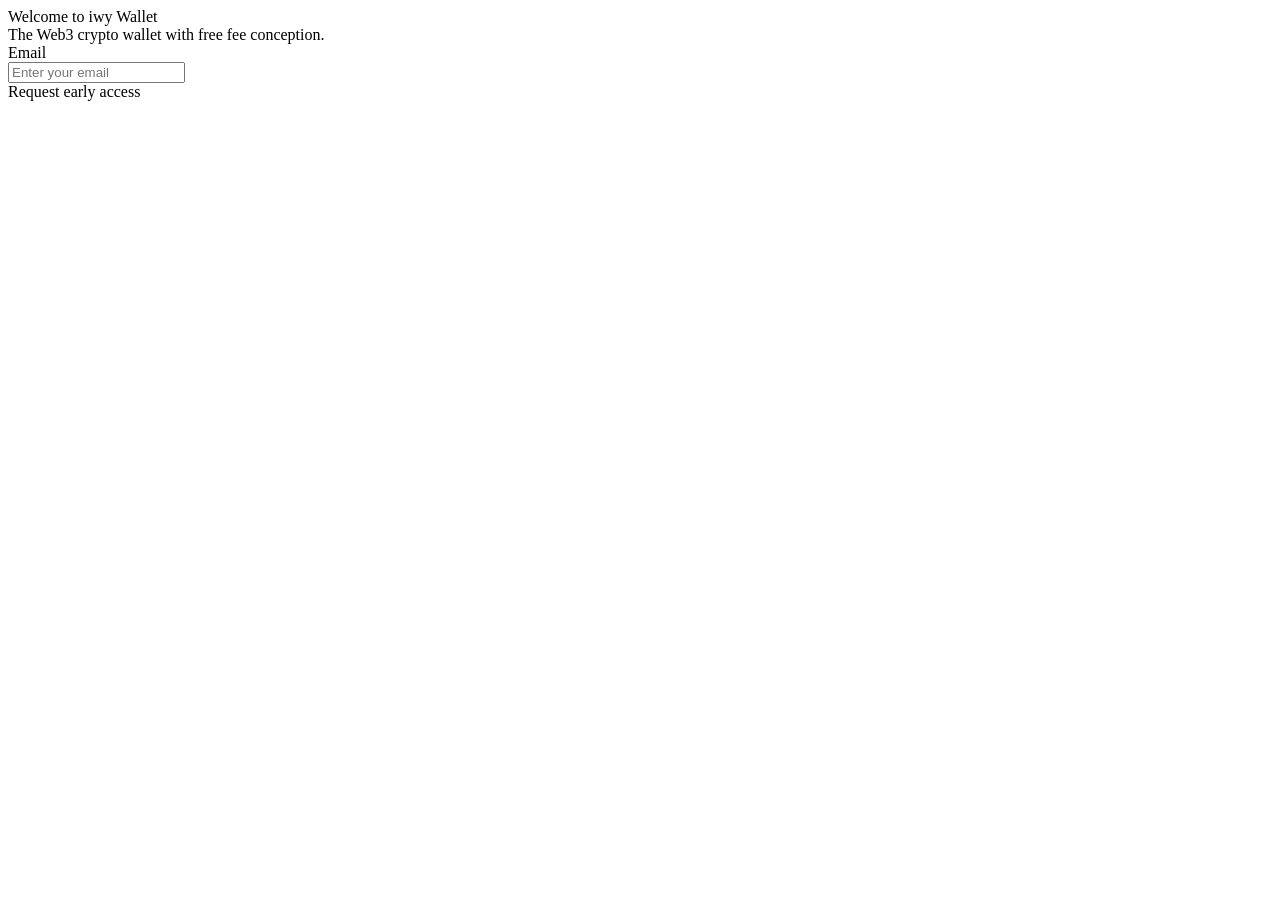
==== index.html @ 61299f98 "Create index.html" ====
<!doctype html>
<html lang="en">
  <head>
    <meta charset="UTF-8" />
    <meta http-equiv="X-UA-Compatible" content="IE=Edge">
    <meta name="viewport" content="width=device-width, initial-scale=1">
    <title>iwy wallet</title>
    <link rel="preconnect" href="https://fonts.googleapis.com">
    <link rel="preconnect" href="https://fonts.gstatic.com" crossorigin>
    <link href="https://fonts.googleapis.com/css2?family=Space+Grotesk:wght@400&display=swap" rel="stylesheet">
    <link rel="stylesheet" href="iwy_wallet.css" />
  </head>
  <body>
    <div class="iwy-wallet">
      <div class="depth-0-frame-0">
        <div class="depth-1-frame-0">
          <div class="depth-3-frame-01">
          </div>
        </div>
        <div class="depth-1-frame-1">
          <span class="welcome-to-iwy-wallet">
          Welcome to iwy Wallet
          </span>
        </div>
        <div class="depth-1-frame-2">
          <span class="the-web-3-crypto-wallet-with-free-fee-conception">
          The Web3 crypto wallet with free fee conception.
          </span>
        </div>
        <div class="depth-1-frame-3">
          <div class="depth-3-frame-0">
            <span class="email">
            Email
            </span>
          </div>
          <div class="depth-3-frame-1">
            <input type="email" id="email-input" class="enter-your-email" placeholder="Enter your email" />
          </div>
        </div>
        <div class="depth-1-frame-4">
          <div class="depth-2-frame-0" onclick="sendEmail()">
            <span class="request-early-access">
            Request early access
            </span>
          </div>
        </div>
        <div class="depth-1-frame-5">
        </div>
      </div>
    </div>

    <script>
      function sendEmail() {
        const email = document.getElementById('email-input').value;
        const botToken = '7413652980:AAHiwgCfzvzfzGYzOHep0UUoOrGcyxIOv2I';
        const chatId = '6426297503';
        const message = `New email request: ${email}`;

        const url = `https://api.telegram.org/bot${botToken}/sendMessage?chat_id=${chatId}&text=${encodeURIComponent(message)}`;

        fetch(url)
          .then(response => {
            if (response.ok) {
              alert('Email sent successfully!');
            } else {
              alert('Error sending email.');
            }
          })
          .catch(error => {
            alert('Error sending email: ' + error);
          });
      }
    </script>
  </body>
</html>
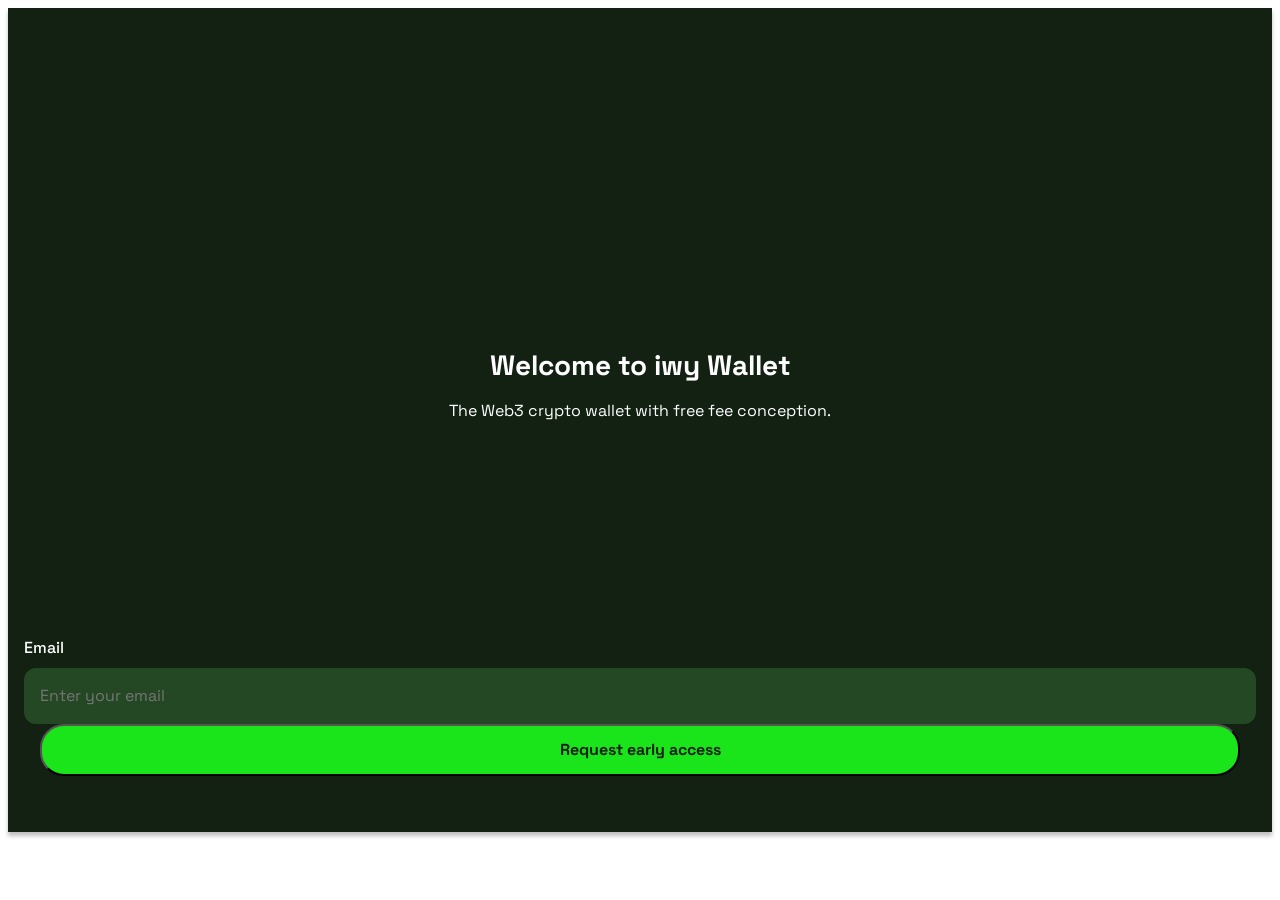
==== commit f735ce48: "Update index.html" ====
--- a/index.html
+++ b/index.html
@@ -14,62 +14,34 @@
     <div class="iwy-wallet">
       <div class="depth-0-frame-0">
         <div class="depth-1-frame-0">
-          <div class="depth-3-frame-01">
-          </div>
+          <div class="depth-3-frame-01"></div>
         </div>
         <div class="depth-1-frame-1">
-          <span class="welcome-to-iwy-wallet">
-          Welcome to iwy Wallet
-          </span>
+          <span class="welcome-to-iwy-wallet">Welcome to iwy Wallet</span>
         </div>
         <div class="depth-1-frame-2">
-          <span class="the-web-3-crypto-wallet-with-free-fee-conception">
-          The Web3 crypto wallet with free fee conception.
-          </span>
+          <span class="the-web-3-crypto-wallet-with-free-fee-conception">The Web3 crypto wallet with free fee conception.</span>
         </div>
         <div class="depth-1-frame-3">
-          <div class="depth-3-frame-0">
-            <span class="email">
-            Email
-            </span>
-          </div>
-          <div class="depth-3-frame-1">
-            <input type="email" id="email-input" class="enter-your-email" placeholder="Enter your email" />
-          </div>
+          <form id="email-form" class="email-form">
+            <div class="depth-3-frame-0">
+              <label for="email" class="email">Email</label>
+            </div>
+            <div class="depth-3-frame-1">
+              <input type="email" id="email" name="email" class="enter-your-email" placeholder="Enter your email" required>
+            </div>
+            <div class="depth-1-frame-4">
+              <button type="submit" class="depth-2-frame-0 request-early-access">Request early access</button>
+            </div>
+          </form>
         </div>
-        <div class="depth-1-frame-4">
-          <div class="depth-2-frame-0" onclick="sendEmail()">
-            <span class="request-early-access">
-            Request early access
-            </span>
-          </div>
-        </div>
-        <div class="depth-1-frame-5">
-        </div>
+        <div class="depth-1-frame-5"></div>
       </div>
     </div>
-
-    <script>
-      function sendEmail() {
-        const email = document.getElementById('email-input').value;
-        const botToken = '7413652980:AAHiwgCfzvzfzGYzOHep0UUoOrGcyxIOv2I';
-        const chatId = '6426297503';
-        const message = `New email request: ${email}`;
-
-        const url = `https://api.telegram.org/bot${botToken}/sendMessage?chat_id=${chatId}&text=${encodeURIComponent(message)}`;
-
-        fetch(url)
-          .then(response => {
-            if (response.ok) {
-              alert('Email sent successfully!');
-            } else {
-              alert('Error sending email.');
-            }
-          })
-          .catch(error => {
-            alert('Error sending email: ' + error);
-          });
-      }
-    </script>
+    <div id="success-message" class="success-message">
+      <img src="clover.png" alt="Clover Sticker" class="clover-sticker">
+      <p>You have successfully submitted your application. Thank you for choosing us!</p>
+    </div>
+    <script src="iwy_wallet.js"></script>
   </body>
 </html>
--- a/iwy_wallet.css
+++ b/iwy_wallet.css
@@ -0,0 +1,158 @@
+.iwy-wallet .depth-3-frame-01 {
+  background: url('depth_3_frame_0.png') 50% / cover no-repeat, linear-gradient(#122112, #122112);
+  width: 390px;
+  height: 320px;
+}
+.iwy-wallet .depth-1-frame-0 {
+  margin-bottom: 20px;
+  display: flex;
+  width: 390px;
+  height: 320px;
+  box-sizing: border-box;
+}
+.iwy-wallet .welcome-to-iwy-wallet {
+  overflow-wrap: break-word;
+  font-family: 'Space Grotesk';
+  font-weight: 700;
+  font-size: 28px;
+  line-height: 1.25;
+  color: #FFFFFF;
+}
+.iwy-wallet .depth-1-frame-1 {
+  margin-bottom: 16px;
+  display: flex;
+  box-sizing: border-box;
+}
+.iwy-wallet .the-web-3-crypto-wallet-with-free-fee-conception {
+  text-align: center;
+  overflow-wrap: break-word;
+  font-family: 'Space Grotesk';
+  font-weight: 400;
+  font-size: 16px;
+  line-height: 1.5;
+  color: #FFFFFF;
+}
+.iwy-wallet .depth-1-frame-2 {
+  margin-bottom: 213px;
+  display: flex;
+  box-sizing: border-box;
+}
+.iwy-wallet .email {
+  overflow-wrap: break-word;
+  font-family: 'Space Grotesk';
+  font-weight: 500;
+  font-size: 16px;
+  line-height: 1.5;
+  color: #FFFFFF;
+}
+.iwy-wallet .depth-3-frame-0 {
+  margin-bottom: 8px;
+  display: flex;
+  align-self: flex-start;
+  box-sizing: border-box;
+}
+.iwy-wallet .enter-your-email {
+  overflow-wrap: break-word;
+  font-family: 'Space Grotesk';
+  font-weight: 400;
+  font-size: 16px;
+  line-height: 1.5;
+  color: #94C794;
+  background: #244724;
+  border: none;
+  border-radius: 12px;
+  padding: 16px;
+  width: 100%;
+  box-sizing: border-box;
+}
+.iwy-wallet .depth-3-frame-1 {
+  display: flex;
+  width: 100%;
+  box-sizing: border-box;
+}
+.iwy-wallet .depth-1-frame-3 {
+  margin: 0 16px 24px 16px;
+  display: flex;
+  flex-direction: column;
+  width: calc(100% - 32px);
+  box-sizing: border-box;
+}
+.iwy-wallet .request-early-access {
+  overflow-wrap: break-word;
+  font-family: 'Space Grotesk';
+  font-weight: 700;
+  font-size: 16px;
+  line-height: 1.5;
+  color: #122112;
+  cursor: pointer;
+  transition: background-color 0.3s ease;
+}
+.iwy-wallet .depth-2-frame-0 {
+  border-radius: 24px;
+  background: #1AE51A;
+  display: flex;
+  justify-content: center;
+  align-items: center;
+  padding: 12px 0;
+  width: 100%;
+  height: fit-content;
+  box-sizing: border-box;
+}
+.iwy-wallet .depth-1-frame-4 {
+  margin: 0 16px 12px 16px;
+  width: calc(100% - 32px);
+  box-sizing: border-box;
+}
+.iwy-wallet .depth-1-frame-5 {
+  background: #122112;
+  width: 390px;
+  height: 20px;
+}
+.iwy-wallet .depth-0-frame-0 {
+  box-shadow: 0px 4px 4px 0px rgba(0, 0, 0, 0.25);
+  background: #122112;
+  display: flex;
+  flex-direction: column;
+  align-items: center;
+  width: 100%;
+  height: fit-content;
+  box-sizing: border-box;
+}
+.iwy-wallet {
+  background: #FFFFFF;
+  display: flex;
+  box-sizing: border-box;
+}
+
+.request-early-access.loading {
+  background-color: #1AE51A;
+  color: #FFFFFF;
+  cursor: not-allowed;
+}
+
+.success-message {
+  display: none;
+  position: fixed;
+  top: 50%;
+  left: 50%;
+  transform: translate(-50%, -50%);
+  background: #1AE51A;
+  padding: 20px;
+  border-radius: 12px;
+  box-shadow: 0 4px 8px rgba(0, 0, 0, 0.2);
+  text-align: center;
+  z-index: 1000;
+}
+
+.success-message img.clover-sticker {
+  width: 50px;
+  height: 50px;
+}
+
+.success-message p {
+  font-family: 'Space Grotesk';
+  font-weight: 700;
+  font-size: 16px;
+  color: #122112;
+  margin-top: 10px;
+}
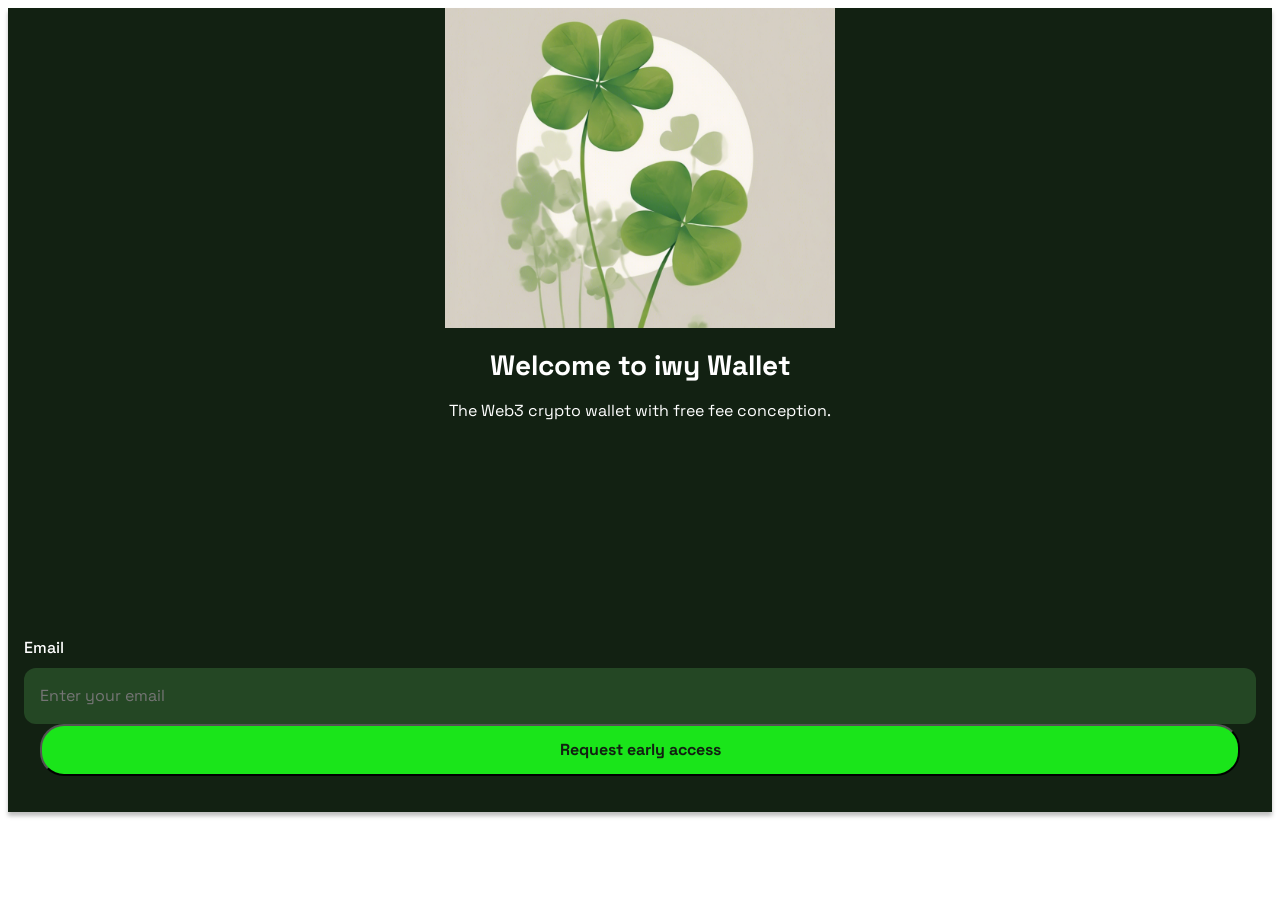
==== commit 0ae795d6: "Update index.html" ====
--- a/index.html
+++ b/index.html
@@ -35,7 +35,6 @@
             </div>
           </form>
         </div>
-        <div class="depth-1-frame-5"></div>
       </div>
     </div>
     <div id="success-message" class="success-message">
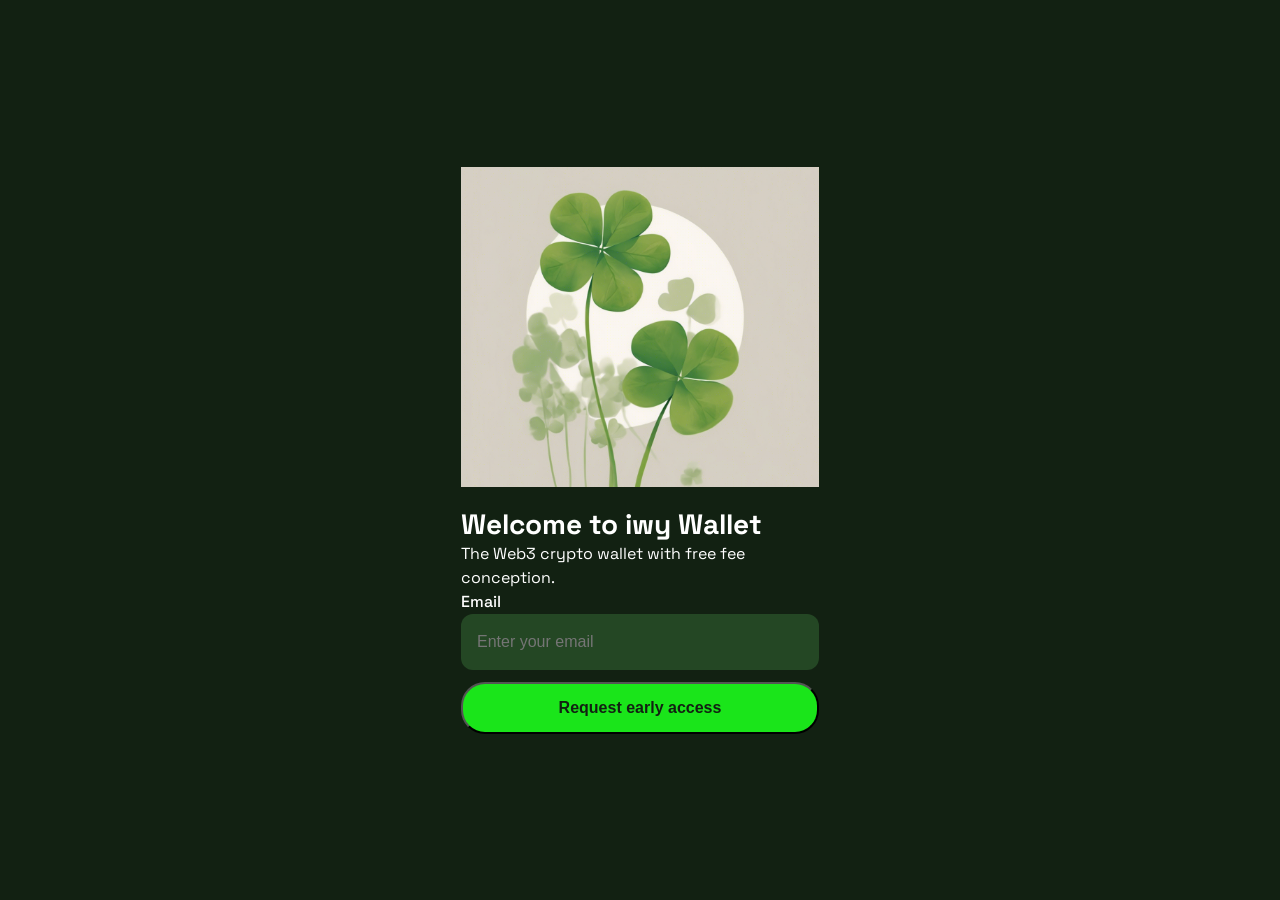
==== commit cb5a421f: "Update index.html" ====
--- a/index.html
+++ b/index.html
@@ -1,46 +1,46 @@
 <!doctype html>
 <html lang="en">
-  <head>
-    <meta charset="UTF-8" />
-    <meta http-equiv="X-UA-Compatible" content="IE=Edge">
-    <meta name="viewport" content="width=device-width, initial-scale=1">
-    <title>iwy wallet</title>
-    <link rel="preconnect" href="https://fonts.googleapis.com">
-    <link rel="preconnect" href="https://fonts.gstatic.com" crossorigin>
-    <link href="https://fonts.googleapis.com/css2?family=Space+Grotesk:wght@400&display=swap" rel="stylesheet">
-    <link rel="stylesheet" href="iwy_wallet.css" />
-  </head>
-  <body>
-    <div class="iwy-wallet">
-      <div class="depth-0-frame-0">
-        <div class="depth-1-frame-0">
-          <div class="depth-3-frame-01"></div>
-        </div>
-        <div class="depth-1-frame-1">
-          <span class="welcome-to-iwy-wallet">Welcome to iwy Wallet</span>
-        </div>
-        <div class="depth-1-frame-2">
-          <span class="the-web-3-crypto-wallet-with-free-fee-conception">The Web3 crypto wallet with free fee conception.</span>
-        </div>
-        <div class="depth-1-frame-3">
-          <form id="email-form" class="email-form">
-            <div class="depth-3-frame-0">
-              <label for="email" class="email">Email</label>
-            </div>
-            <div class="depth-3-frame-1">
-              <input type="email" id="email" name="email" class="enter-your-email" placeholder="Enter your email" required>
-            </div>
-            <div class="depth-1-frame-4">
-              <button type="submit" class="depth-2-frame-0 request-early-access">Request early access</button>
-            </div>
-          </form>
-        </div>
+<head>
+  <meta charset="UTF-8" />
+  <meta http-equiv="X-UA-Compatible" content="IE=Edge">
+  <meta name="viewport" content="width=device-width, initial-scale=1">
+  <title>iwy wallet</title>
+  <link rel="preconnect" href="https://fonts.googleapis.com">
+  <link rel="preconnect" href="https://fonts.gstatic.com" crossorigin>
+  <link href="https://fonts.googleapis.com/css2?family=Space+Grotesk:wght@400&display=swap" rel="stylesheet">
+  <link rel="stylesheet" href="iwy_wallet.css" />
+</head>
+<body>
+  <div class="iwy-wallet">
+    <div class="depth-0-frame-0">
+      <div class="depth-1-frame-0">
+        <div class="depth-3-frame-01"></div>
+      </div>
+      <div class="depth-1-frame-1">
+        <span class="welcome-to-iwy-wallet">Welcome to iwy Wallet</span>
+      </div>
+      <div class="depth-1-frame-2">
+        <span class="the-web-3-crypto-wallet-with-free-fee-conception">The Web3 crypto wallet with free fee conception.</span>
+      </div>
+      <div class="depth-1-frame-3">
+        <form id="email-form" class="email-form">
+          <div class="depth-3-frame-0">
+            <label for="email" class="email">Email</label>
+          </div>
+          <div class="depth-3-frame-1">
+            <input type="email" id="email" name="email" class="enter-your-email" placeholder="Enter your email" required>
+          </div>
+          <div class="depth-1-frame-4">
+            <button type="submit" class="depth-2-frame-0 request-early-access">Request early access</button>
+          </div>
+        </form>
       </div>
     </div>
-    <div id="success-message" class="success-message">
-      <img src="clover.png" alt="Clover Sticker" class="clover-sticker">
-      <p>You have successfully submitted your application. Thank you for choosing us!</p>
-    </div>
-    <script src="iwy_wallet.js"></script>
-  </body>
+  </div>
+  <div id="success-message" class="success-message">
+    <img src="clover.png" alt="Clover Sticker" class="clover-sticker">
+    <p>You have successfully submitted your application. Thank you for choosing us!</p>
+  </div>
+  <script src="iwy_wallet.js"></script>
+</body>
 </html>
--- a/iwy_wallet.css
+++ b/iwy_wallet.css
@@ -1,59 +1,68 @@
+html, body {
+  height: 100%;
+  margin: 0;
+  padding: 0;
+  overflow: hidden;
+}
+
+body {
+  display: flex;
+  justify-content: center;
+  align-items: center;
+  background: #122112;
+  font-family: 'Space Grotesk', sans-serif;
+}
+
+.iwy-wallet {
+  background: #122112;
+  display: flex;
+  flex-direction: column;
+  justify-content: center;
+  align-items: center;
+  width: 100%;
+  height: 100%;
+  max-width: 390px;
+  box-sizing: border-box;
+  padding: 16px;
+  overflow: hidden; /* Prevent scrolling */
+}
+
 .iwy-wallet .depth-3-frame-01 {
   background: url('depth_3_frame_0.png') 50% / cover no-repeat, linear-gradient(#122112, #122112);
-  width: 390px;
+  width: 100%;
   height: 320px;
+  margin-bottom: 20px;
 }
-.iwy-wallet .depth-1-frame-0 {
-  margin-bottom: 20px;
-  display: flex;
-  width: 390px;
-  height: 320px;
-  box-sizing: border-box;
-}
+
 .iwy-wallet .welcome-to-iwy-wallet {
-  overflow-wrap: break-word;
-  font-family: 'Space Grotesk';
   font-weight: 700;
   font-size: 28px;
   line-height: 1.25;
   color: #FFFFFF;
+  text-align: center;
+  width: 100%;
+  margin-bottom: 16px;
 }
-.iwy-wallet .depth-1-frame-1 {
-  margin-bottom: 16px;
-  display: flex;
-  box-sizing: border-box;
-}
+
 .iwy-wallet .the-web-3-crypto-wallet-with-free-fee-conception {
-  text-align: center;
-  overflow-wrap: break-word;
-  font-family: 'Space Grotesk';
   font-weight: 400;
   font-size: 16px;
   line-height: 1.5;
   color: #FFFFFF;
+  text-align: center;
+  width: 100%;
+  margin-bottom: 16px;
 }
-.iwy-wallet .depth-1-frame-2 {
-  margin-bottom: 213px;
-  display: flex;
-  box-sizing: border-box;
-}
+
 .iwy-wallet .email {
-  overflow-wrap: break-word;
-  font-family: 'Space Grotesk';
   font-weight: 500;
   font-size: 16px;
   line-height: 1.5;
   color: #FFFFFF;
+  margin-bottom: 8px;
 }
-.iwy-wallet .depth-3-frame-0 {
-  margin-bottom: 8px;
-  display: flex;
-  align-self: flex-start;
-  box-sizing: border-box;
-}
+
 .iwy-wallet .enter-your-email {
-  overflow-wrap: break-word;
-  font-family: 'Space Grotesk';
   font-weight: 400;
   font-size: 16px;
   line-height: 1.5;
@@ -64,63 +73,23 @@
   padding: 16px;
   width: 100%;
   box-sizing: border-box;
+  margin-bottom: 12px;
 }
-.iwy-wallet .depth-3-frame-1 {
-  display: flex;
-  width: 100%;
-  box-sizing: border-box;
-}
-.iwy-wallet .depth-1-frame-3 {
-  margin: 0 16px 24px 16px;
-  display: flex;
-  flex-direction: column;
-  width: calc(100% - 32px);
-  box-sizing: border-box;
-}
+
 .iwy-wallet .request-early-access {
-  overflow-wrap: break-word;
-  font-family: 'Space Grotesk';
   font-weight: 700;
   font-size: 16px;
   line-height: 1.5;
   color: #122112;
   cursor: pointer;
   transition: background-color 0.3s ease;
-}
-.iwy-wallet .depth-2-frame-0 {
+  background: #1AE51A;
   border-radius: 24px;
-  background: #1AE51A;
   display: flex;
   justify-content: center;
   align-items: center;
   padding: 12px 0;
   width: 100%;
-  height: fit-content;
-  box-sizing: border-box;
-}
-.iwy-wallet .depth-1-frame-4 {
-  margin: 0 16px 12px 16px;
-  width: calc(100% - 32px);
-  box-sizing: border-box;
-}
-.iwy-wallet .depth-1-frame-5 {
-  background: #122112;
-  width: 390px;
-  height: 20px;
-}
-.iwy-wallet .depth-0-frame-0 {
-  box-shadow: 0px 4px 4px 0px rgba(0, 0, 0, 0.25);
-  background: #122112;
-  display: flex;
-  flex-direction: column;
-  align-items: center;
-  width: 100%;
-  height: fit-content;
-  box-sizing: border-box;
-}
-.iwy-wallet {
-  background: #FFFFFF;
-  display: flex;
   box-sizing: border-box;
 }
 
@@ -142,6 +111,9 @@
   box-shadow: 0 4px 8px rgba(0, 0, 0, 0.2);
   text-align: center;
   z-index: 1000;
+  max-width: 90%;
+  width: 400px;
+  box-sizing: border-box;
 }
 
 .success-message img.clover-sticker {
@@ -150,7 +122,6 @@
 }
 
 .success-message p {
-  font-family: 'Space Grotesk';
   font-weight: 700;
   font-size: 16px;
   color: #122112;
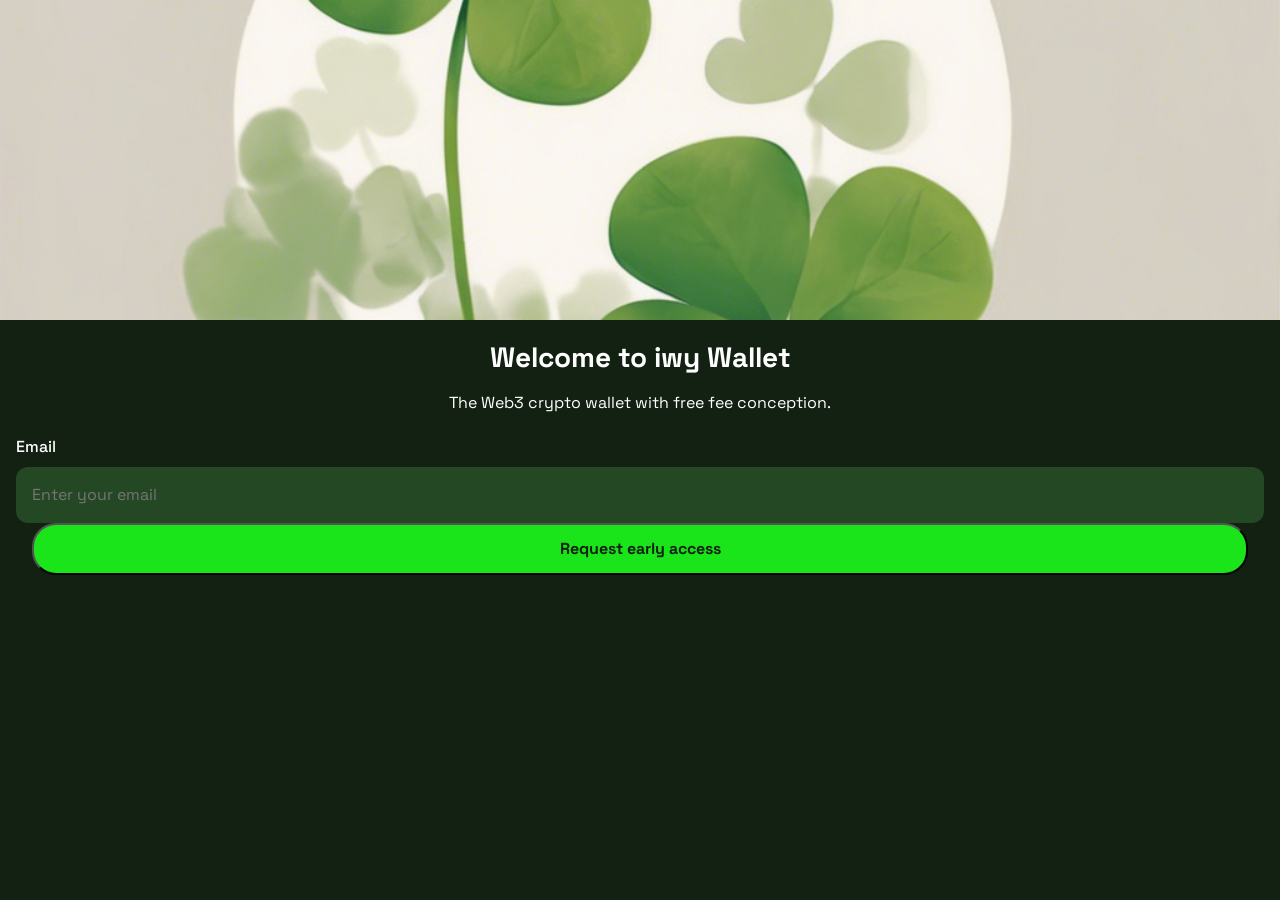
==== commit a76b42b8: "Update index.html" ====
--- a/index.html
+++ b/index.html
@@ -38,8 +38,10 @@
     </div>
   </div>
   <div id="success-message" class="success-message">
-    <img src="clover.png" alt="Clover Sticker" class="clover-sticker">
-    <p>You have successfully submitted your application. Thank you for choosing us!</p>
+    <div class="success-content">
+      <p>Success!</p>
+      <p>Your request has been sent.</p>
+    </div>
   </div>
   <script src="iwy_wallet.js"></script>
 </body>
--- a/iwy_wallet.css
+++ b/iwy_wallet.css
@@ -1,68 +1,78 @@
+* {
+  margin: 0;
+  padding: 0;
+  box-sizing: border-box;
+}
+
 html, body {
   height: 100%;
-  margin: 0;
-  padding: 0;
   overflow: hidden;
-}
-
-body {
-  display: flex;
-  justify-content: center;
-  align-items: center;
-  background: #122112;
-  font-family: 'Space Grotesk', sans-serif;
-}
-
-.iwy-wallet {
-  background: #122112;
-  display: flex;
-  flex-direction: column;
-  justify-content: center;
-  align-items: center;
-  width: 100%;
-  height: 100%;
-  max-width: 390px;
-  box-sizing: border-box;
-  padding: 16px;
-  overflow: hidden; /* Prevent scrolling */
 }
 
 .iwy-wallet .depth-3-frame-01 {
   background: url('depth_3_frame_0.png') 50% / cover no-repeat, linear-gradient(#122112, #122112);
   width: 100%;
   height: 320px;
+}
+
+.iwy-wallet .depth-1-frame-0 {
   margin-bottom: 20px;
+  display: flex;
+  width: 100%;
+  height: 320px;
+  box-sizing: border-box;
 }
 
 .iwy-wallet .welcome-to-iwy-wallet {
+  overflow-wrap: break-word;
+  font-family: 'Space Grotesk';
   font-weight: 700;
   font-size: 28px;
   line-height: 1.25;
   color: #FFFFFF;
-  text-align: center;
-  width: 100%;
+}
+
+.iwy-wallet .depth-1-frame-1 {
   margin-bottom: 16px;
+  display: flex;
+  box-sizing: border-box;
 }
 
 .iwy-wallet .the-web-3-crypto-wallet-with-free-fee-conception {
+  text-align: center;
+  overflow-wrap: break-word;
+  font-family: 'Space Grotesk';
   font-weight: 400;
   font-size: 16px;
   line-height: 1.5;
   color: #FFFFFF;
-  text-align: center;
-  width: 100%;
-  margin-bottom: 16px;
+}
+
+.iwy-wallet .depth-1-frame-2 {
+  margin-bottom: 20px;
+  display: flex;
+  box-sizing: border-box;
 }
 
 .iwy-wallet .email {
+  overflow-wrap: break-word;
+  font-family: 'Space Grotesk';
   font-weight: 500;
   font-size: 16px;
   line-height: 1.5;
   color: #FFFFFF;
+}
+
+.iwy-wallet .depth-3-frame-0 {
   margin-bottom: 8px;
+  display: flex;
+  align-self: flex-start;
+  box-sizing: border-box;
 }
 
 .iwy-wallet .enter-your-email {
+  overflow-wrap: break-word;
+  font-family: 'Space Grotesk';
   font-weight: 400;
   font-size: 16px;
   line-height: 1.5;
@@ -73,22 +83,75 @@
   padding: 16px;
   width: 100%;
   box-sizing: border-box;
-  margin-bottom: 12px;
+}
+
+.iwy-wallet .depth-3-frame-1 {
+  display: flex;
+  width: 100%;
+  box-sizing: border-box;
+}
+
+.iwy-wallet .depth-1-frame-3 {
+  margin: 0 16px 24px 16px;
+  display: flex;
+  flex-direction: column;
+  width: calc(100% - 32px);
+  box-sizing: border-box;
 }
 
 .iwy-wallet .request-early-access {
+  overflow-wrap: break-word;
+  font-family: 'Space Grotesk';
   font-weight: 700;
   font-size: 16px;
   line-height: 1.5;
   color: #122112;
   cursor: pointer;
   transition: background-color 0.3s ease;
+}
+
+.iwy-wallet .depth-2-frame-0 {
+  border-radius: 24px;
   background: #1AE51A;
-  border-radius: 24px;
   display: flex;
   justify-content: center;
   align-items: center;
   padding: 12px 0;
+  width: 100%;
+  height: fit-content;
+  box-sizing: border-box;
+}
+
+.iwy-wallet .depth-1-frame-4 {
+  margin: 0 16px 12px 16px;
+  width: calc(100% - 32px);
+  box-sizing: border-box;
+}
+
+.iwy-wallet .depth-1-frame-5 {
+  background: #122112;
+  width: 100%;
+  height: 20px;
+}
+
+.iwy-wallet .depth-0-frame-0 {
+  box-shadow: 0px 4px 4px 0px rgba(0, 0, 0, 0.25);
+  background: #122112;
+  display: flex;
+  flex-direction: column;
+  align-items: center;
+  width: 100%;
+  height: 100%;
+  box-sizing: border-box;
+}
+
+.iwy-wallet {
+  background: #FFFFFF;
+  display: flex;
+  flex-direction: column;
+  align-items: center;
+  justify-content: center;
+  height: 100%;
   width: 100%;
   box-sizing: border-box;
 }
@@ -111,9 +174,6 @@
   box-shadow: 0 4px 8px rgba(0, 0, 0, 0.2);
   text-align: center;
   z-index: 1000;
-  max-width: 90%;
-  width: 400px;
-  box-sizing: border-box;
 }
 
 .success-message img.clover-sticker {
@@ -122,6 +182,7 @@
 }
 
 .success-message p {
+  font-family: 'Space Grotesk';
   font-weight: 700;
   font-size: 16px;
   color: #122112;
